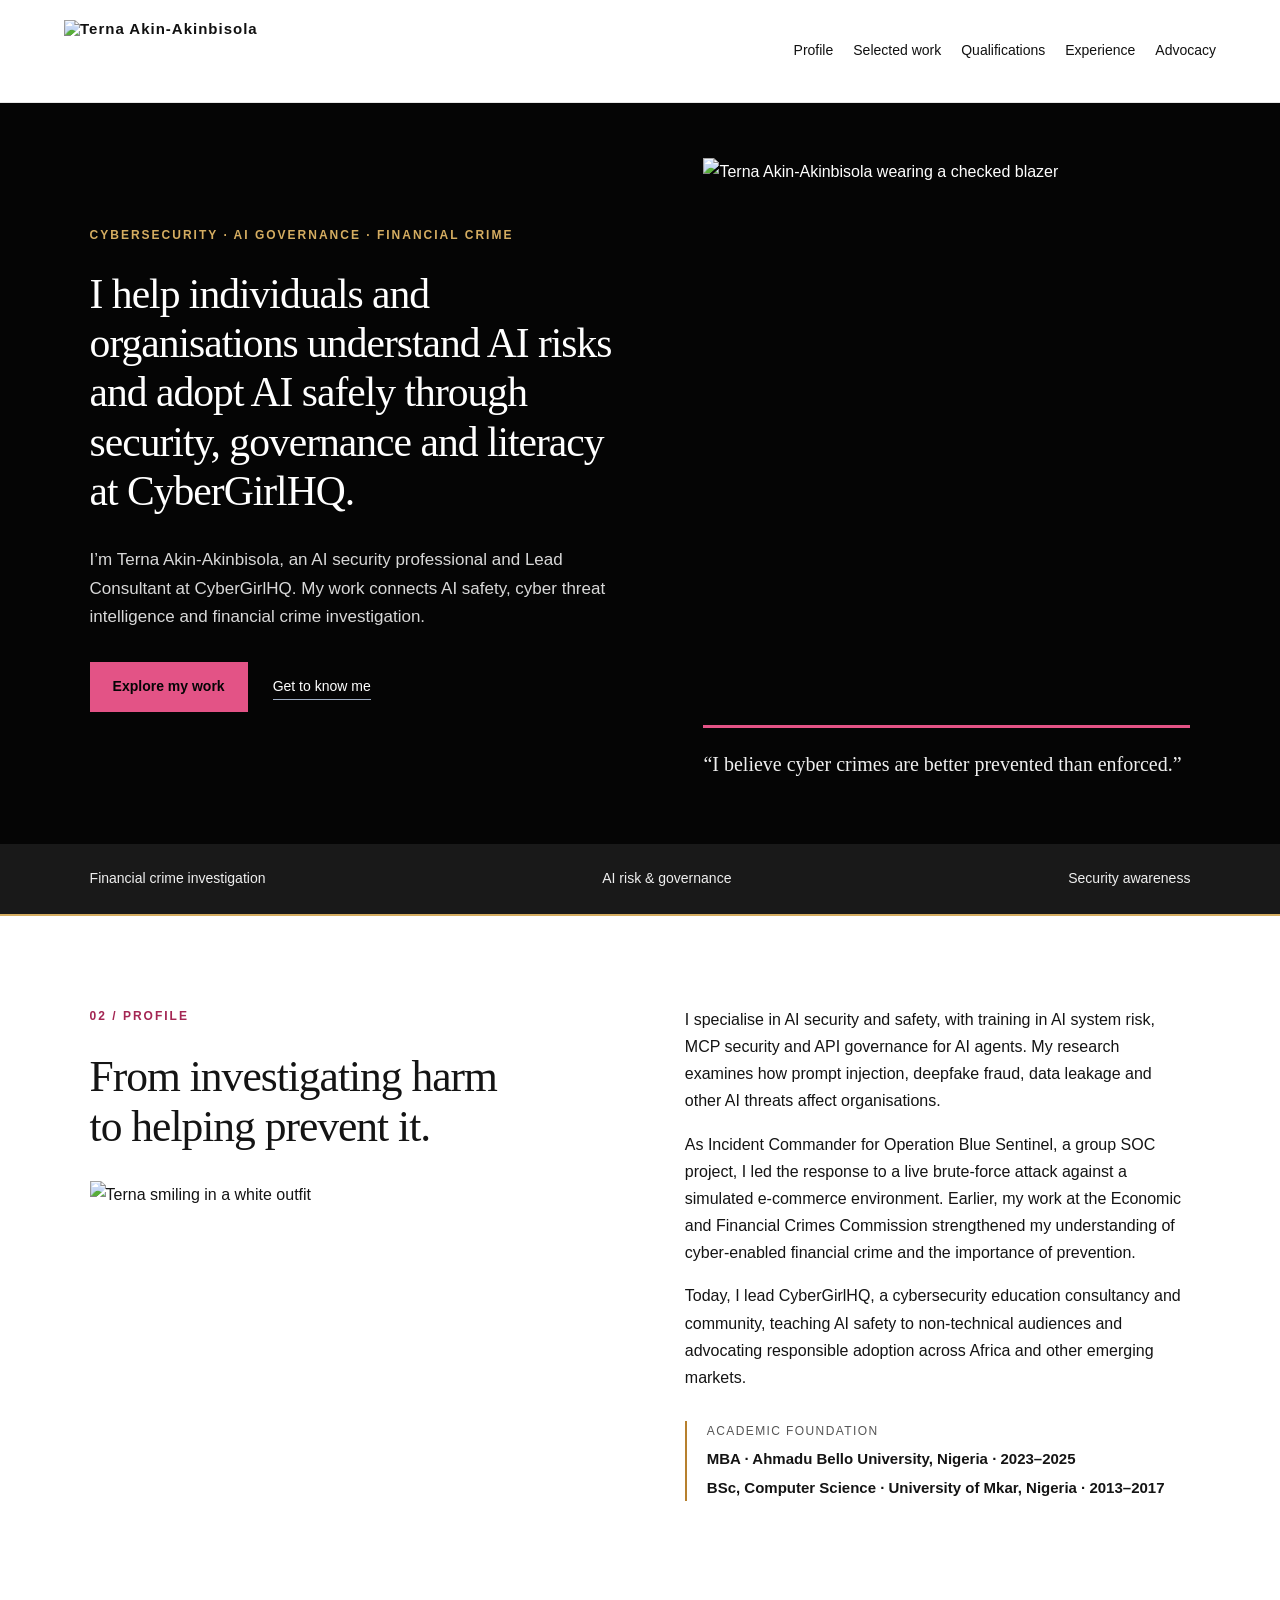
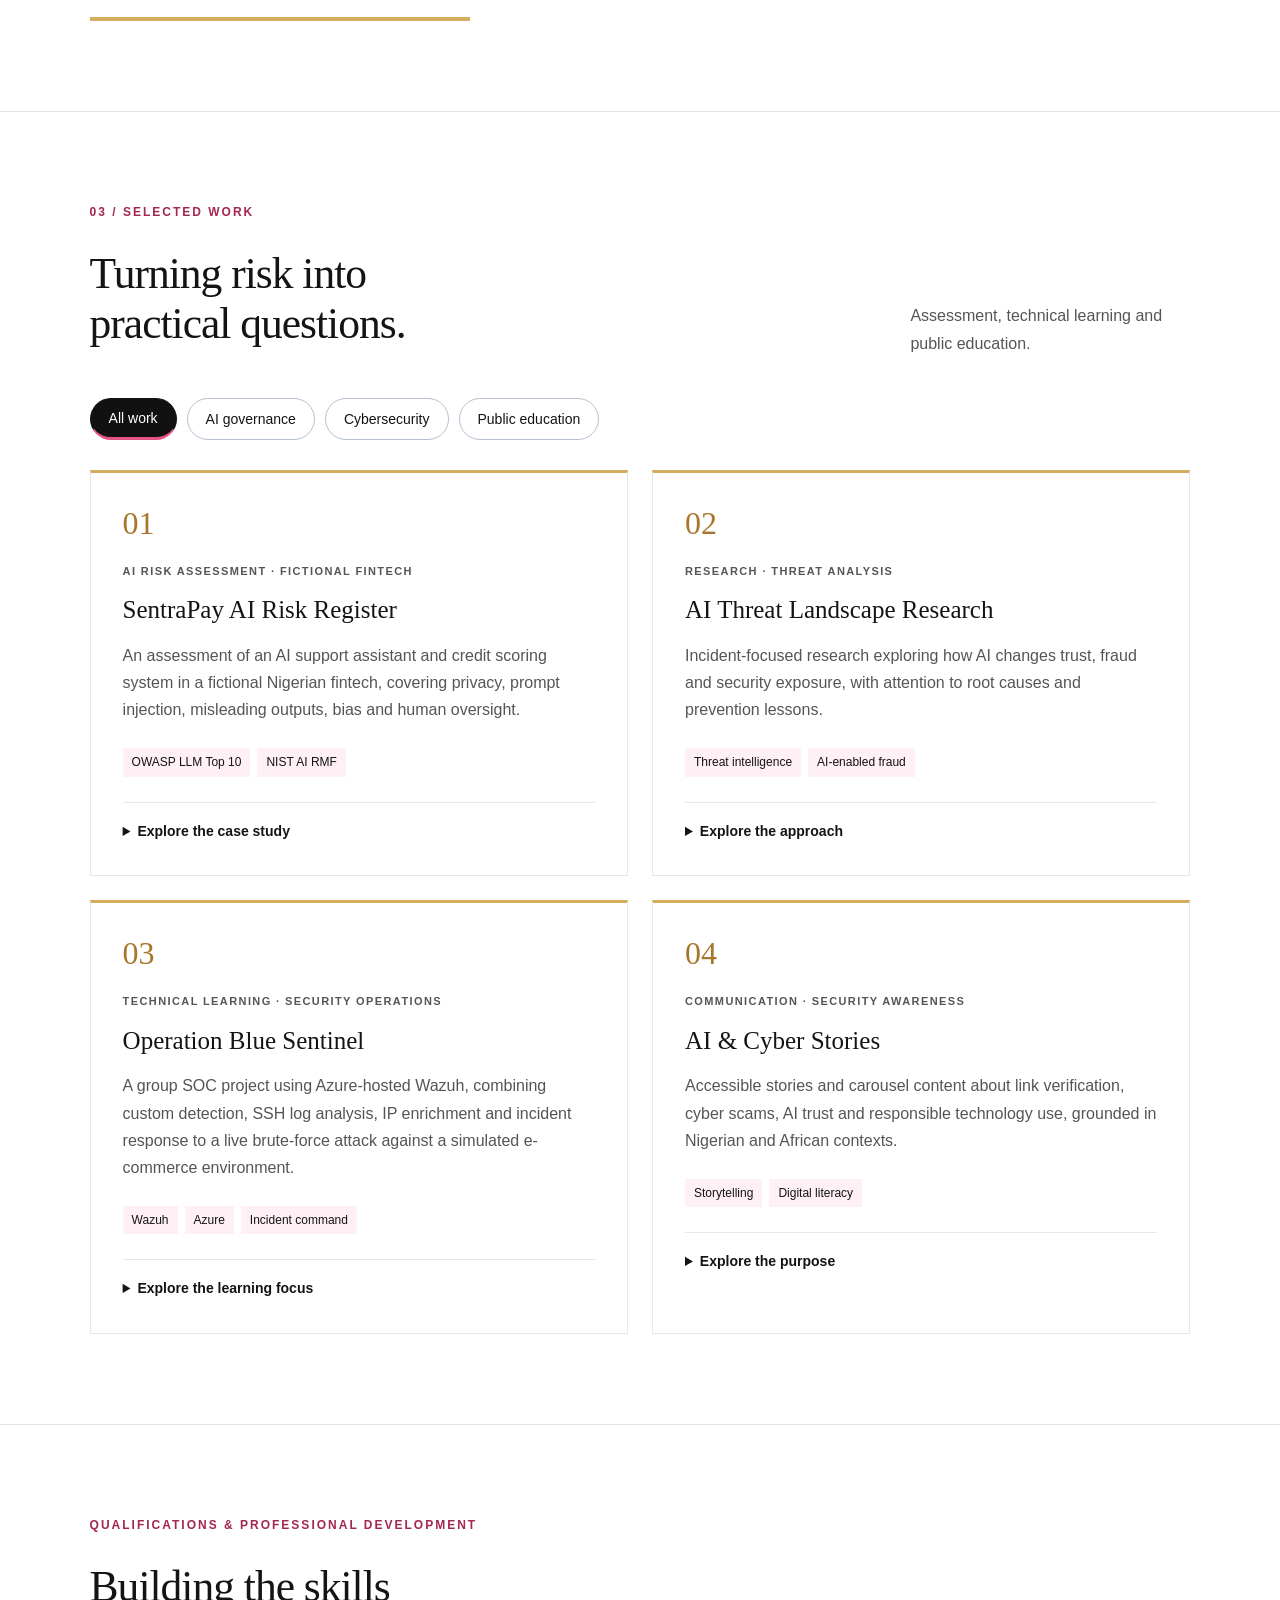
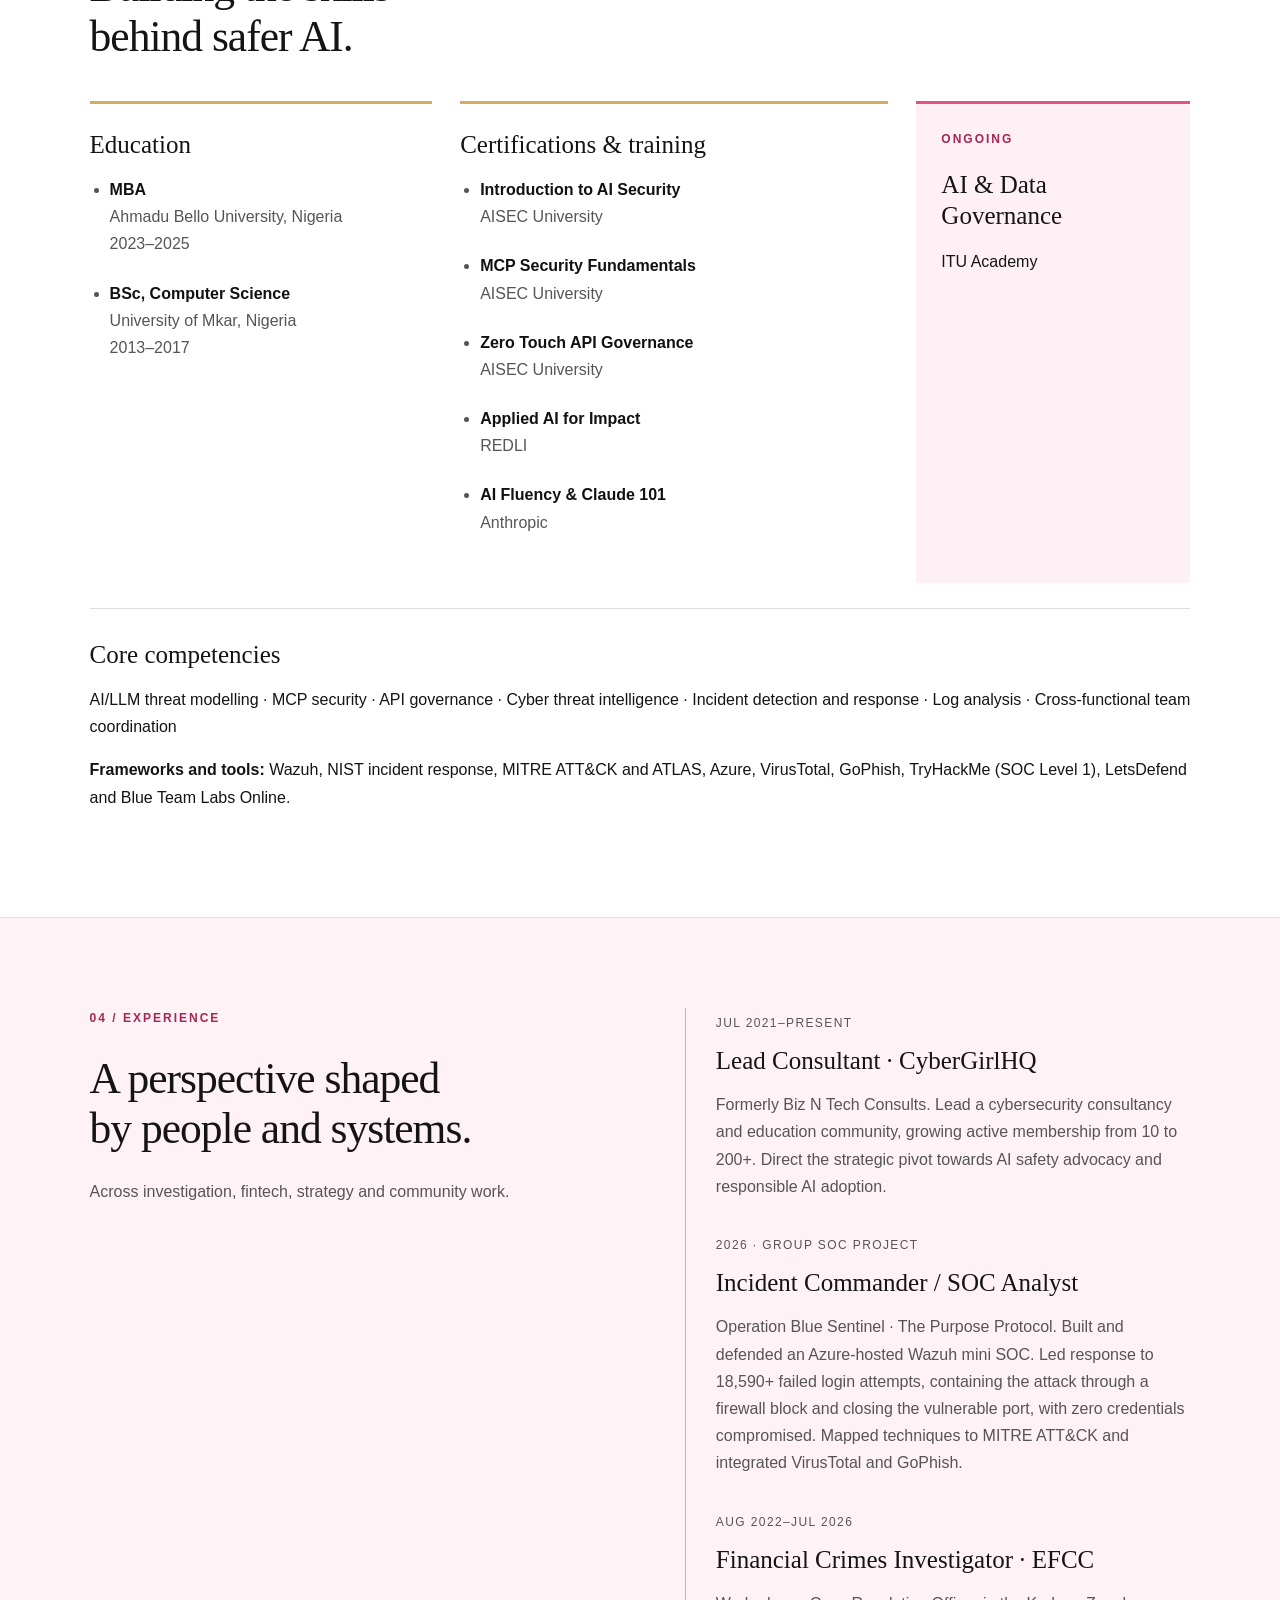
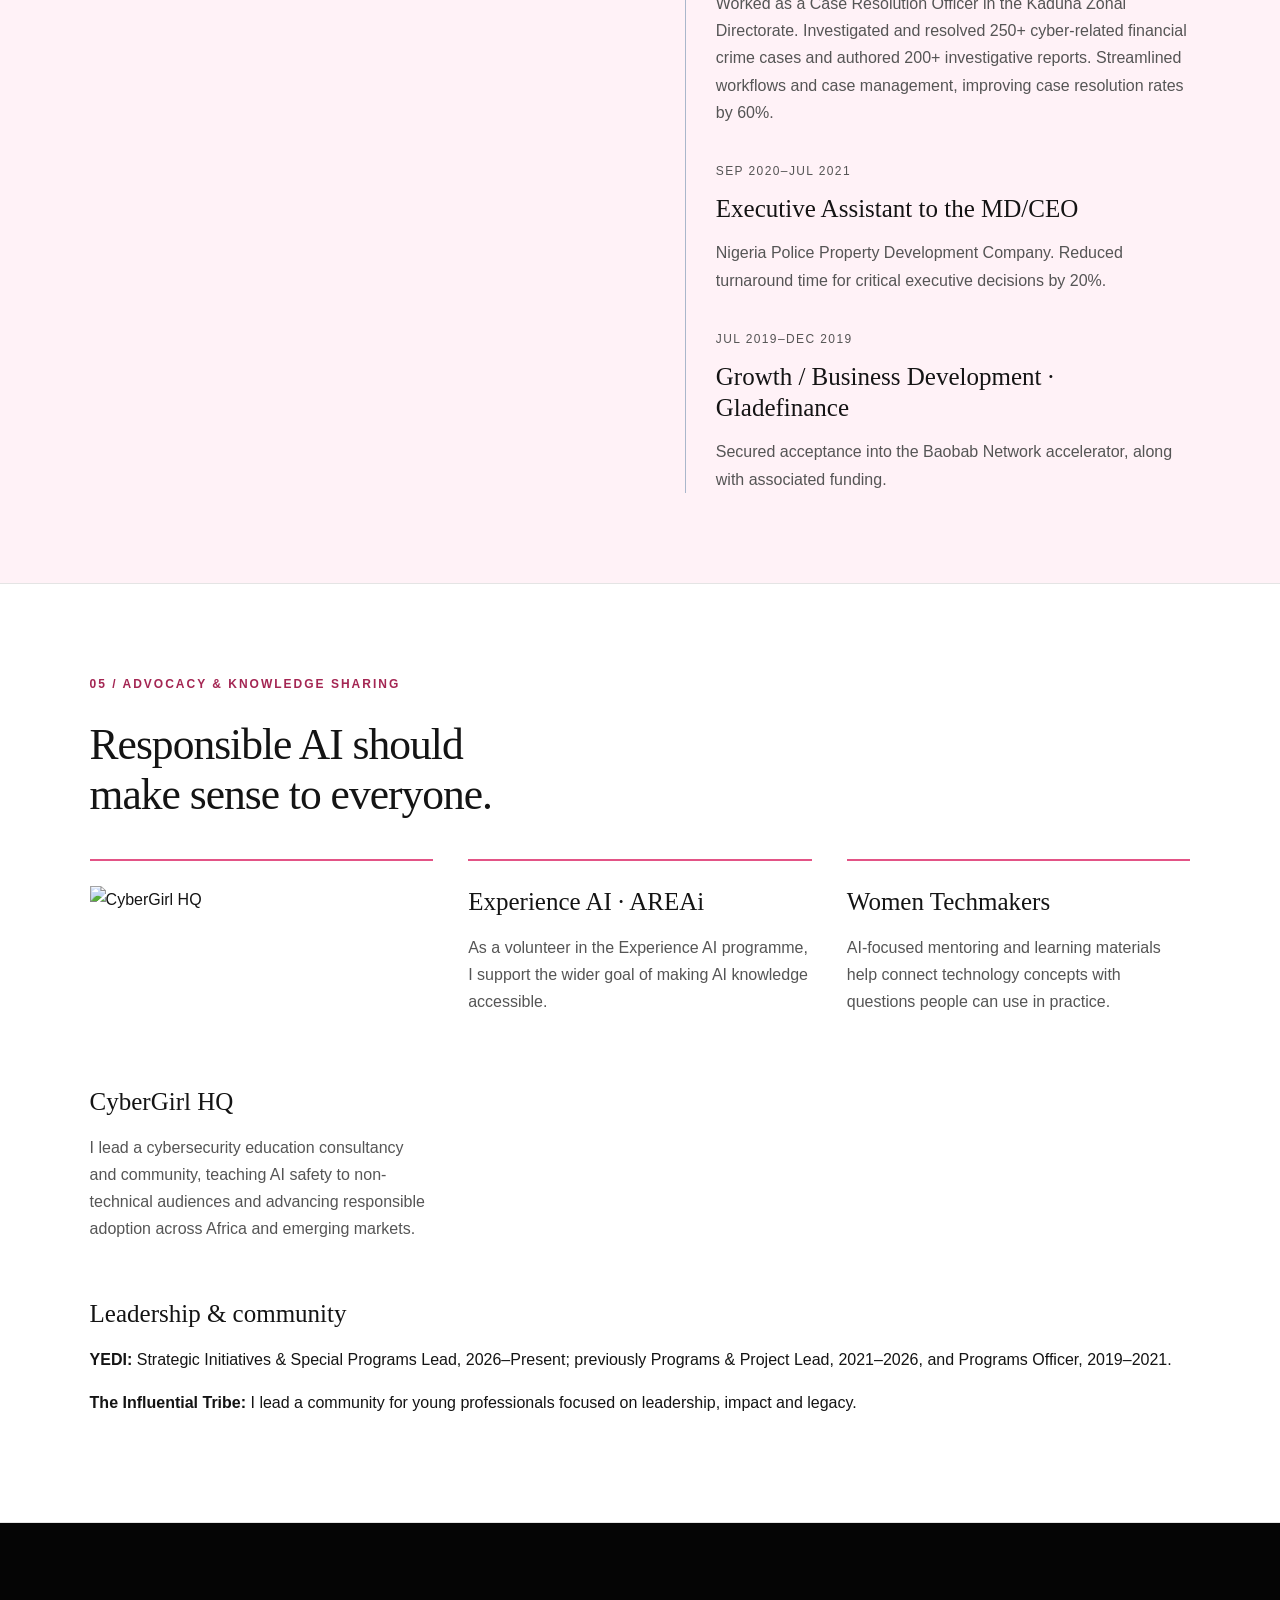
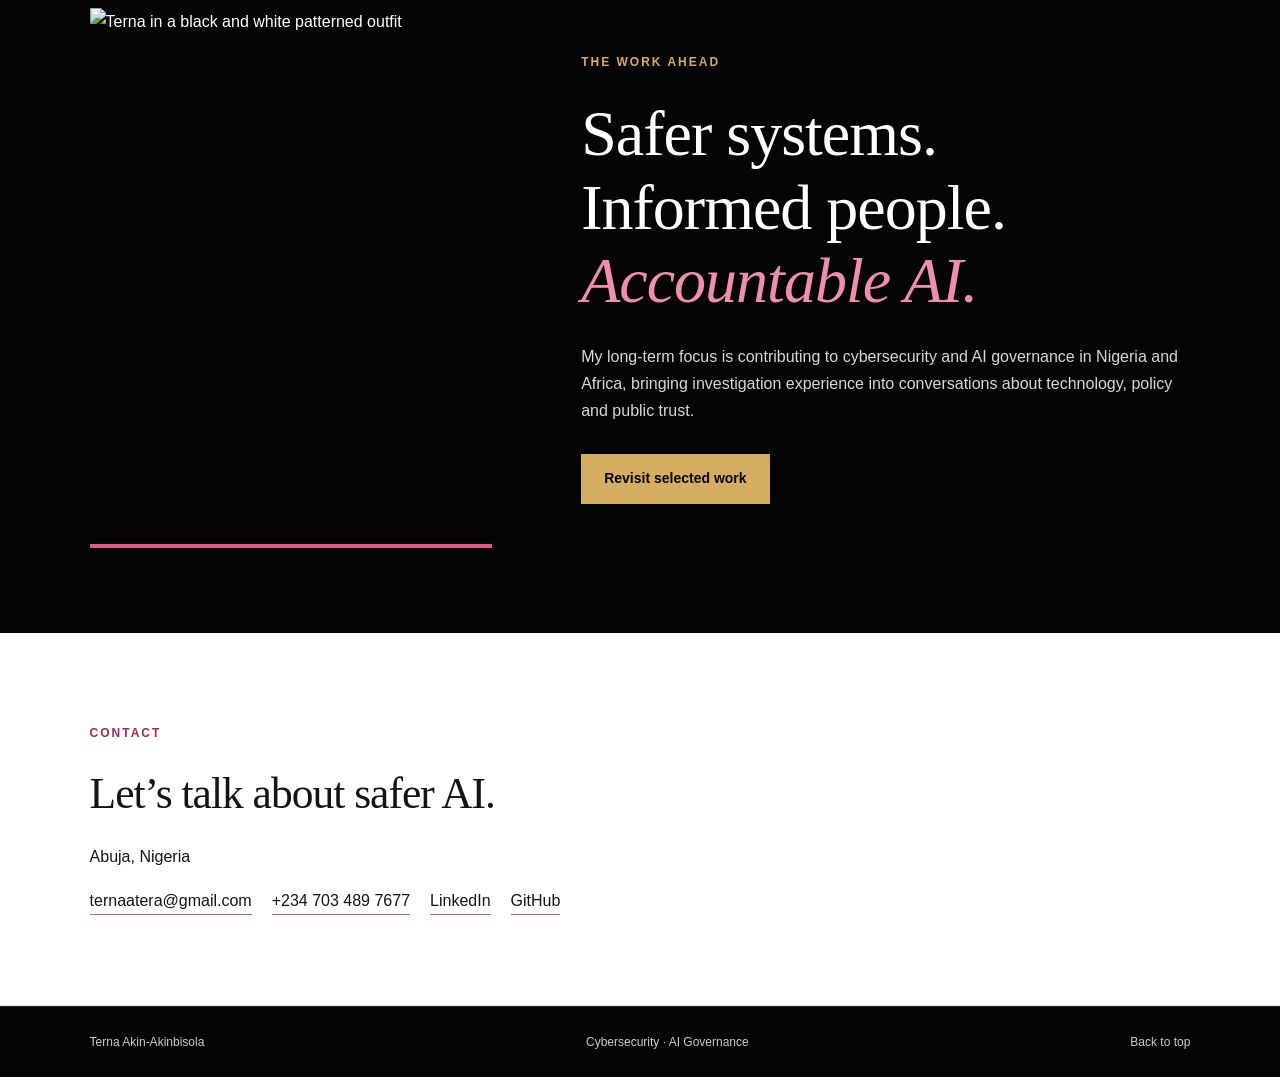
==== index.html @ b07595aa "Add files via upload" ====
<!doctype html>
<html lang="en"><head><meta charset="utf-8"><meta name="viewport" content="width=device-width, initial-scale=1"><meta name="description" content="Terna Akin-Akinbisola — cybersecurity, financial crime investigation and responsible AI advocacy in Nigeria."><title>Terna Akin-Akinbisola | Cybersecurity & AI Governance</title><link rel="icon" href="favicon.svg" type="image/svg+xml"><link rel="stylesheet" href="style.css"><script src="script.js" defer></script></head>
<body><a class="skip" href="#main">Skip to content</a><header><a class="brand" href="#home"><img class="brand-logo" src="assets/terna-logo.png" alt="Terna Akin-Akinbisola"></a><button id="menu" aria-expanded="false" aria-controls="navigation">Menu</button><nav id="navigation" aria-label="Main navigation"><a href="#profile">Profile</a><a href="#work">Selected work</a><a href="#qualifications">Qualifications</a><a href="#experience">Experience</a><a href="#advocacy">Advocacy</a></nav></header>
<main id="main"><section class="hero" id="home"><div><p class="eyebrow">CYBERSECURITY · AI GOVERNANCE · FINANCIAL CRIME</p><h1>I help individuals and organisations understand AI risks and adopt AI safely through security, governance and literacy at CyberGirlHQ.</h1><p class="intro">I’m Terna Akin-Akinbisola, an AI security professional and Lead Consultant at CyberGirlHQ. My work connects AI safety, cyber threat intelligence and financial crime investigation.</p><a class="button" href="#work">Explore my work</a><a class="text-link" href="#profile">Get to know me</a></div><aside class="hero-note"><img class="hero-portrait" src="assets/terna-hero.png" alt="Terna Akin-Akinbisola wearing a checked blazer" width="1162" height="1353"><span class="number">01 / PERSPECTIVE</span><blockquote>“I believe cyber crimes are better prevented than enforced.”</blockquote><div class="rule"></div><p>Investigation informs my perspective.<br>Prevention shapes my purpose.</p><span class="location">NIGERIA · AFRICAN PERSPECTIVE</span></aside></section>
<div class="strip"><span>Financial crime investigation</span><span>AI risk & governance</span><span>Security awareness</span></div>
<section id="profile" class="section profile"><div><p class="eyebrow">02 / PROFILE</p><h2>From investigating harm<br>to helping prevent it.</h2><img class="profile-portrait" src="assets/terna-profile.png" alt="Terna smiling in a white outfit" width="1024" height="1536" loading="lazy"></div><div class="prose"><p>I specialise in AI security and safety, with training in AI system risk, MCP security and API governance for AI agents. My research examines how prompt injection, deepfake fraud, data leakage and other AI threats affect organisations.</p><p>As Incident Commander for Operation Blue Sentinel, a group SOC project, I led the response to a live brute-force attack against a simulated e-commerce environment. Earlier, my work at the Economic and Financial Crimes Commission strengthened my understanding of cyber-enabled financial crime and the importance of prevention.</p><p>Today, I lead CyberGirlHQ, a cybersecurity education consultancy and community, teaching AI safety to non-technical audiences and advocating responsible adoption across Africa and other emerging markets.</p><div class="education"><span>ACADEMIC FOUNDATION</span><strong>MBA · Ahmadu Bello University, Nigeria · 2023–2025</strong><strong>BSc, Computer Science · University of Mkar, Nigeria · 2013–2017</strong></div></div></section>
<section id="work" class="section"><div class="section-heading"><div><p class="eyebrow">03 / SELECTED WORK</p><h2>Turning risk into<br>practical questions.</h2></div><p>Assessment, technical learning and public education.</p></div><div class="filters" role="group" aria-label="Filter projects"><button class="active" data-filter="all" aria-pressed="true">All work</button><button data-filter="governance" aria-pressed="false">AI governance</button><button data-filter="security" aria-pressed="false">Cybersecurity</button><button data-filter="education" aria-pressed="false">Public education</button></div><div class="projects">
<article class="project" data-category="governance"><span class="project-index">01</span><p class="eyebrow">AI RISK ASSESSMENT · FICTIONAL FINTECH</p><h3>SentraPay AI Risk Register</h3><p>An assessment of an AI support assistant and credit scoring system in a fictional Nigerian fintech, covering privacy, prompt injection, misleading outputs, bias and human oversight.</p><div class="tags"><span>OWASP LLM Top 10</span><span>NIST AI RMF</span></div><details><summary>Explore the case study</summary><p><strong>The question:</strong> How can AI improve customer support and lending without creating avoidable customer harm?</p><p><strong>My contribution:</strong> A nine-risk register with likelihood and impact ratings, framework mappings and recommended controls.</p><p><strong>Key lesson:</strong> Access controls, output validation and independent authorisation must work together. This is a learning case study, rather than a client deployment.</p></details></article>
<article class="project" data-category="security"><span class="project-index">02</span><p class="eyebrow">RESEARCH · THREAT ANALYSIS</p><h3>AI Threat Landscape Research</h3><p>Incident-focused research exploring how AI changes trust, fraud and security exposure, with attention to root causes and prevention lessons.</p><div class="tags"><span>Threat intelligence</span><span>AI-enabled fraud</span></div><details><summary>Explore the approach</summary><p><strong>My focus:</strong> Examine the mechanism, impact and control gaps behind AI security incidents, then translate them into practical questions for defenders.</p><p><strong>Key lesson:</strong> A convincing output or familiar face should never replace independent verification.</p></details></article>
<article class="project" data-category="security"><span class="project-index">03</span><p class="eyebrow">TECHNICAL LEARNING · SECURITY OPERATIONS</p><h3>Operation Blue Sentinel</h3><p>A group SOC project using Azure-hosted Wazuh, combining custom detection, SSH log analysis, IP enrichment and incident response to a live brute-force attack against a simulated e-commerce environment.</p><div class="tags"><span>Wazuh</span><span>Azure</span><span>Incident command</span></div><details><summary>Explore the learning focus</summary><p><strong>My contribution:</strong> Incident Commander / SOC Analyst. Declared and led response to 18,590+ failed login attempts, contained the attack with a firewall block and closed the vulnerable port. No credentials were compromised.</p><p><strong>Methods:</strong> NIST incident response, syslog/SSH authentication logs, a custom Wazuh rule, VirusTotal enrichment, GoPhish testing and MITRE ATT&amp;CK mappings T1110.001 and T1021.004.</p></details></article>
<article class="project" data-category="education"><span class="project-index">04</span><p class="eyebrow">COMMUNICATION · SECURITY AWARENESS</p><h3>AI & Cyber Stories</h3><p>Accessible stories and carousel content about link verification, cyber scams, AI trust and responsible technology use, grounded in Nigerian and African contexts.</p><div class="tags"><span>Storytelling</span><span>Digital literacy</span></div><details><summary>Explore the purpose</summary><p><strong>My approach:</strong> Use everyday situations to make security risks understandable and end with a clear prevention takeaway.</p><p><strong>Core message:</strong> Pause, verify through an independent channel, and protect the information that gives someone access to your money or identity.</p></details></article></div><p id="project-status" class="sr-only" aria-live="polite">Showing all 4 projects.</p></section>
<section id="qualifications" class="section"><p class="eyebrow">QUALIFICATIONS &amp; PROFESSIONAL DEVELOPMENT</p><h2>Building the skills<br>behind safer AI.</h2><div class="qualification-grid"><article><h3>Education</h3><ul><li><strong>MBA</strong><br>Ahmadu Bello University, Nigeria<br><span>2023–2025</span></li><li><strong>BSc, Computer Science</strong><br>University of Mkar, Nigeria<br><span>2013–2017</span></li></ul></article><article><h3>Certifications &amp; training</h3><ul><li><strong>Introduction to AI Security</strong><br>AISEC University</li><li><strong>MCP Security Fundamentals</strong><br>AISEC University</li><li><strong>Zero Touch API Governance</strong><br>AISEC University</li><li><strong>Applied AI for Impact</strong><br>REDLI</li><li><strong>AI Fluency &amp; Claude 101</strong><br>Anthropic</li></ul></article><article class="ongoing"><span class="study-status">ONGOING</span><h3>AI &amp; Data Governance</h3><p>ITU Academy</p></article></div><div class="competencies"><h3>Core competencies</h3><p>AI/LLM threat modelling · MCP security · API governance · Cyber threat intelligence · Incident detection and response · Log analysis · Cross-functional team coordination</p><p><strong>Frameworks and tools:</strong> Wazuh, NIST incident response, MITRE ATT&amp;CK and ATLAS, Azure, VirusTotal, GoPhish, TryHackMe (SOC Level 1), LetsDefend and Blue Team Labs Online.</p></div></section><section id="experience" class="section experience"><div><p class="eyebrow">04 / EXPERIENCE</p><h2>A perspective shaped<br>by people and systems.</h2><p class="muted">Across investigation, fintech, strategy and community work.</p></div><div class="timeline"><article><span>JUL 2021–PRESENT</span><h3>Lead Consultant · CyberGirlHQ</h3><p>Formerly Biz N Tech Consults. Lead a cybersecurity consultancy and education community, growing active membership from 10 to 200+. Direct the strategic pivot towards AI safety advocacy and responsible AI adoption.</p></article><article><span>2026 · GROUP SOC PROJECT</span><h3>Incident Commander / SOC Analyst</h3><p>Operation Blue Sentinel · The Purpose Protocol. Built and defended an Azure-hosted Wazuh mini SOC. Led response to 18,590+ failed login attempts, containing the attack through a firewall block and closing the vulnerable port, with zero credentials compromised. Mapped techniques to MITRE ATT&amp;CK and integrated VirusTotal and GoPhish.</p></article><article><span>AUG 2022–JUL 2026</span><h3>Financial Crimes Investigator · EFCC</h3><p>Worked as a Case Resolution Officer in the Kaduna Zonal Directorate. Investigated and resolved 250+ cyber-related financial crime cases and authored 200+ investigative reports. Streamlined workflows and case management, improving case resolution rates by 60%.</p></article><article><span>SEP 2020–JUL 2021</span><h3>Executive Assistant to the MD/CEO</h3><p>Nigeria Police Property Development Company. Reduced turnaround time for critical executive decisions by 20%.</p></article><article><span>JUL 2019–DEC 2019</span><h3>Growth / Business Development · Gladefinance</h3><p>Secured acceptance into the Baobab Network accelerator, along with associated funding.</p></article></div></section>
<section id="advocacy" class="section"><p class="eyebrow">05 / ADVOCACY & KNOWLEDGE SHARING</p><h2>Responsible AI should<br>make sense to everyone.</h2><div class="advocacy-grid"><article><img class="cybergirl-logo" src="assets/cybergirl-logo.png" alt="CyberGirl HQ" width="1254" height="1254" loading="lazy"><h3>CyberGirl HQ</h3><p>I lead a cybersecurity education consultancy and community, teaching AI safety to non-technical audiences and advancing responsible adoption across Africa and emerging markets.</p></article><article><h3>Experience AI · AREAi</h3><p>As a volunteer in the Experience AI programme, I support the wider goal of making AI knowledge accessible.</p></article><article><h3>Women Techmakers</h3><p>AI-focused mentoring and learning materials help connect technology concepts with questions people can use in practice.</p></article></div><div class="community"><h3>Leadership &amp; community</h3><p><strong>YEDI:</strong> Strategic Initiatives &amp; Special Programs Lead, 2026–Present; previously Programs &amp; Project Lead, 2021–2026, and Programs Officer, 2019–2021.</p><p><strong>The Influential Tribe:</strong> I lead a community for young professionals focused on leadership, impact and legacy.</p></div></section>
<section class="closing"><img class="closing-portrait" src="assets/terna-personal.png" alt="Terna in a black and white patterned outfit" width="1086" height="1448" loading="lazy"><div class="closing-copy"><p class="eyebrow">THE WORK AHEAD</p><h2>Safer systems.<br>Informed people.<br><em>Accountable AI.</em></h2><p>My long-term focus is contributing to cybersecurity and AI governance in Nigeria and Africa, bringing investigation experience into conversations about technology, policy and public trust.</p><a class="button" href="#work">Revisit selected work</a></div></section><section id="contact" class="section"><p class="eyebrow">CONTACT</p><h2>Let’s talk about safer AI.</h2><p>Abuja, Nigeria</p><div class="contact-links"><a href="mailto:ternaatera@gmail.com">ternaatera@gmail.com</a><a href="tel:+2347034897677">+234 703 489 7677</a><a href="https://www.linkedin.com/in/terna-atera">LinkedIn</a><a href="https://github.com/tayna-atera">GitHub</a></div></section></main><footer><span>Terna Akin-Akinbisola</span><span>Cybersecurity · AI Governance</span><a href="#home">Back to top</a></footer></body></html>
---- style.css ----
:root{--navy:#141414;--deep:#050505;--paper:#ffffff;--gold:#d5ad61;--muted:#bdbdbd}*{box-sizing:border-box}html{scroll-behavior:smooth;scroll-padding-top:95px}body{margin:0;font:16px/1.7 Arial,Helvetica,sans-serif;color:var(--navy);background:var(--paper)}a{color:inherit;text-decoration:none}button,summary,a{touch-action:manipulation}a:focus-visible,button:focus-visible,summary:focus-visible{outline:3px solid #bc7918;outline-offset:5px}.skip{position:absolute;top:-80px;background:white;padding:12px;z-index:10}.skip:focus{top:0}header{background:var(--deep);color:white;display:flex;justify-content:space-between;align-items:center;padding:20px max(5vw,20px);position:sticky;top:0;z-index:5;border-bottom:1px solid #ffffff18}.brand{display:flex;align-items:center;gap:12px;font-size:15px;font-weight:bold;line-height:1.2;letter-spacing:1px}.brand small{font-size:11px;letter-spacing:1.4px}.monogram{border:1px solid var(--gold);color:var(--gold);padding:8px;font:25px Georgia,serif}nav{display:flex;gap:30px;font-size:14px}nav a:hover{color:var(--gold)}#menu{display:none}.hero{background:var(--deep);color:white;display:grid;grid-template-columns:1.35fr .7fr;gap:10vw;padding:90px 7vw 85px}.eyebrow{font-size:12px;letter-spacing:2px;font-weight:bold;margin:0 0 25px}.hero .eyebrow,.closing .eyebrow{color:var(--gold)}h1{font:clamp(54px,6.3vw,92px)/1.03 Georgia,serif;letter-spacing:-3px;margin:0 0 30px}em{font-weight:normal;color:var(--gold)}.intro{max-width:580px;color:#d8d8d8;font-size:18px;margin-bottom:30px}.button{display:inline-block;background:var(--gold);color:var(--deep);padding:13px 23px;font-size:14px;font-weight:bold}.button:hover{background:#f4cc8a}.text-link{font-size:14px;margin-left:25px;border-bottom:1px solid #9faec4;padding-bottom:5px}.hero-note{align-self:center;padding:35px 0;border-top:1px solid #ffffff42}.number{font-size:12px;color:var(--muted);letter-spacing:2px}blockquote{margin:40px 0;font:32px/1.45 Georgia,serif}.rule{width:50px;height:2px;background:var(--gold)}.hero-note p{font-size:15px;color:var(--muted)}.location{font-size:12px;letter-spacing:1.5px;color:var(--gold)}.strip{display:flex;justify-content:space-between;padding:23px 7vw;background:#191919;color:#efefef;font-size:14px}.section{padding:90px 7vw;border-bottom:1px solid #e4e4e4}h2{font:clamp(32px,3.4vw,48px)/1.15 Georgia,serif;letter-spacing:-1px;margin:0 0 25px}.profile,.experience{display:grid;grid-template-columns:1fr 1fr;gap:7vw}.prose p{margin-top:0}.education{display:grid;gap:4px;border-left:2px solid #b7802e;padding-left:20px;margin-top:30px}.education span,.timeline article>span{font-size:12px;letter-spacing:1.4px;color:#555555}.education strong{font-size:15px}.section-heading{display:flex;justify-content:space-between;gap:30px;align-items:end}.section-heading>p{max-width:280px;color:#555555}.filters{display:flex;gap:10px;flex-wrap:wrap;margin:25px 0 30px}.filters button{font:14px Arial;border:1px solid #b7c1d0;background:transparent;color:var(--navy);padding:11px 18px;cursor:pointer;border-radius:30px}.filters button.active{background:var(--navy);color:white;border-color:var(--navy)}.projects{display:grid;grid-template-columns:1fr 1fr;gap:24px}.project{background:white;padding:32px;border:1px solid #e7e7e7;position:relative}.project[hidden]{display:none}.project-index{font:32px Georgia;color:#a8762b;display:block;margin-bottom:20px}.project .eyebrow{font-size:11px;letter-spacing:1.4px;margin-bottom:14px}h3{font:25px/1.25 Georgia,serif;margin:0 0 15px}.project p{color:#555555}.tags{display:flex;gap:7px;flex-wrap:wrap;margin:25px 0}.tags span{font-size:12px;padding:4px 9px;background:#fff0f5}details{border-top:1px solid #e7e7e7;padding-top:17px}summary{cursor:pointer;font-size:14px;font-weight:bold}details p{font-size:15px}.experience{background:#fff2f7}.muted{color:#555555}.timeline article{border-left:1px solid #aab7cb;padding:0 0 30px 30px}.timeline article:last-child{padding-bottom:0}.timeline h3{margin-top:10px}.timeline p{color:#555555;margin:0}.advocacy-grid{display:grid;grid-template-columns:repeat(3,1fr);gap:35px;margin-top:40px}.advocacy-grid article{border-top:2px solid #b7802e;padding-top:25px}.advocacy-grid p{color:#555555}.closing{background:var(--deep);color:white;padding:85px 7vw}.closing h2{font-size:clamp(42px,5vw,65px)}.closing p:not(.eyebrow){color:#d8d8d8;max-width:600px;margin:25px 0 30px}footer{background:var(--deep);color:#bdbdbd;border-top:1px solid #ffffff25;padding:25px 7vw;display:flex;justify-content:space-between;font-size:12px}.sr-only{position:absolute;width:1px;height:1px;overflow:hidden;clip:rect(0,0,0,0)}@media(max-width:800px){header{padding:15px 6vw}.hero{grid-template-columns:1fr;padding:60px 6vw;gap:50px}h1{letter-spacing:-2px}.hero-note{max-width:550px}.hero-note blockquote{margin:25px 0}.strip{gap:15px;flex-wrap:wrap}.section{padding:60px 6vw}.profile,.experience{grid-template-columns:1fr;gap:25px}.section-heading{display:block}.projects{grid-template-columns:1fr}.advocacy-grid{grid-template-columns:1fr}.closing{padding:60px 6vw}footer{gap:20px;flex-wrap:wrap}#menu{display:block;color:white;border:1px solid #8190a7;padding:8px 14px;background:transparent;font-size:14px}nav{display:none;position:absolute;top:100%;left:0;right:0;background:var(--deep);padding:20px 6vw;flex-direction:column;gap:17px}nav.open{display:flex}}@media(prefers-reduced-motion:reduce){html{scroll-behavior:auto}}

/* Black, white, gold and pink portrait edition */
:root{--pink:#e35386;--pink-dark:#a42653}header{background:white;color:#111;border-bottom:1px solid #e7e7e7}.brand-logo{display:block;width:220px;height:62px;object-fit:contain}nav a:hover{color:var(--pink-dark)}.hero{grid-template-columns:1.15fr .85fr;gap:5vw;padding-top:55px;padding-bottom:65px;align-items:center}.hero-note{border:0;padding:0;margin:0}.hero-portrait{display:block;width:100%;max-height:570px;object-fit:cover;object-position:center top;border-bottom:3px solid var(--pink)}.hero-note .number,.hero-note .rule,.hero-note>p,.hero-note .location{display:none}.hero-note blockquote{font-size:20px;margin:22px 0 0;color:#efefef}.hero h1 em{color:#f08eaf}.hero .intro{font-size:17px}.hero .button{background:var(--pink);color:#050505}.hero .button:hover{background:#f08eaf}.strip{border-bottom:2px solid var(--gold)}.profile-portrait{display:block;width:100%;max-width:380px;height:440px;object-fit:cover;object-position:top;margin-top:30px;border-bottom:4px solid var(--gold)}.section>.eyebrow,.section-heading .eyebrow,.profile .eyebrow,.experience .eyebrow{color:var(--pink-dark)}.filters button.active{background:#111;border-bottom:3px solid var(--pink)}.project{border-top:3px solid var(--gold)}.project summary:hover{color:var(--pink-dark)}.cybergirl-logo{display:block;width:180px;height:180px;object-fit:contain;margin-bottom:20px}.advocacy-grid article{border-top-color:var(--pink)}.closing{display:grid;grid-template-columns:.7fr 1.2fr;gap:7vw;align-items:center}.closing-portrait{display:block;width:100%;max-height:540px;object-fit:cover;object-position:top;border-bottom:4px solid var(--pink)}.closing em{color:#f08eaf}.closing-copy{min-width:0}footer{color:#ccc}.button:focus-visible,a:focus-visible,button:focus-visible,summary:focus-visible{outline-color:var(--pink-dark)}
@media(max-width:800px){.hero{grid-template-columns:1fr;gap:35px}.hero-note{max-width:460px}.hero-portrait{max-height:570px}.brand-logo{width:180px;height:50px}#menu{color:#111;border-color:#555}nav{background:white}.profile-portrait{height:420px;max-width:100%}.closing{grid-template-columns:1fr}.closing-portrait{max-width:420px;height:420px}.cybergirl-logo{width:160px;height:160px}}

.hero h1{font-size:clamp(32px,3.25vw,49px);line-height:1.18;letter-spacing:-1px;max-width:700px}.qualification-grid{display:grid;grid-template-columns:1fr 1.25fr .8fr;gap:28px;margin-top:40px}.qualification-grid article{border-top:3px solid var(--gold);padding:25px 0}.qualification-grid ul{padding-left:20px}.qualification-grid li{margin-bottom:22px;color:#555}.qualification-grid li strong{color:#111}.qualification-grid .ongoing{background:#fff0f5;padding:25px;border-color:var(--pink)}.study-status{display:block;color:var(--pink-dark);font-size:12px;font-weight:bold;letter-spacing:2px;margin-bottom:20px}.competencies{border-top:1px solid #ddd;padding-top:30px;margin-top:25px}.contact-links{display:flex;flex-wrap:wrap;gap:20px}.contact-links a{border-bottom:1px solid var(--pink);overflow-wrap:anywhere}.community{margin-top:40px}.section.community{margin-top:0}nav{gap:20px}@media(max-width:800px){.qualification-grid{grid-template-columns:1fr}.hero h1{font-size:35px}.contact-links{flex-direction:column;align-items:start}}
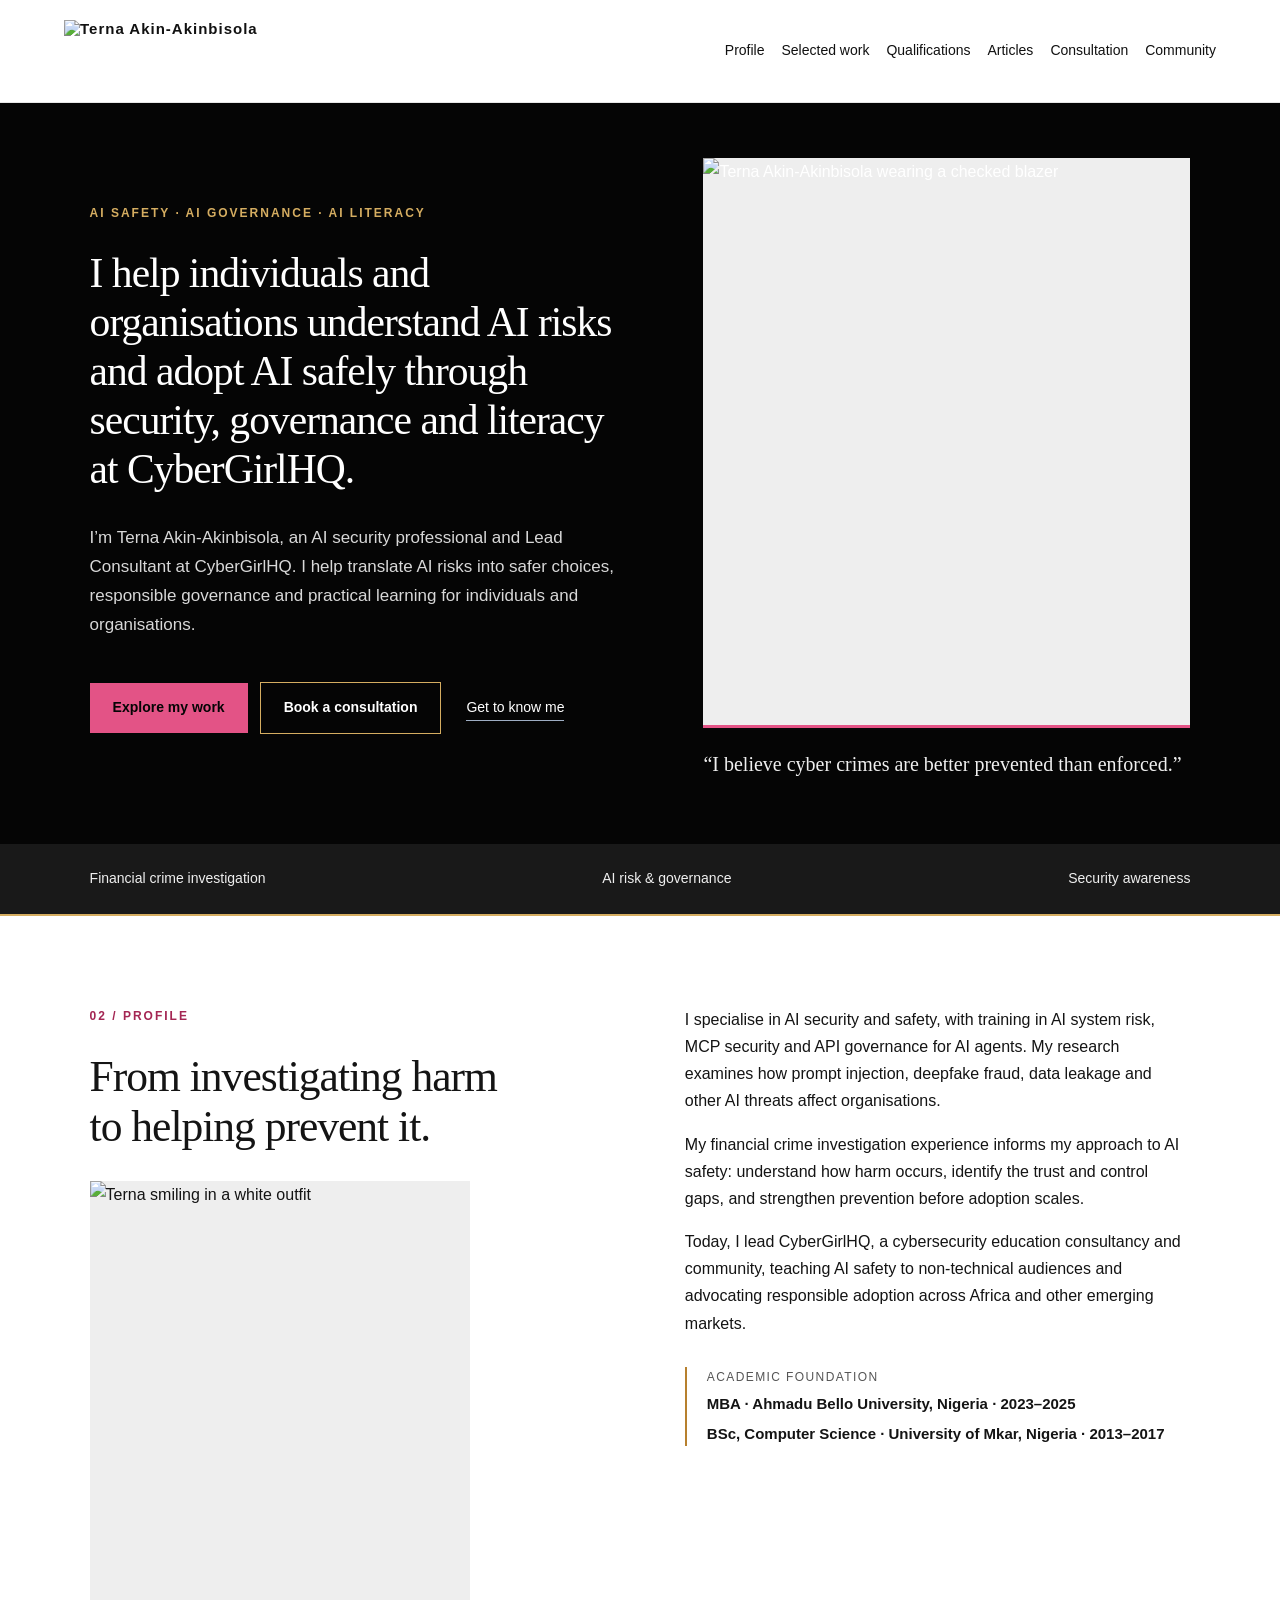
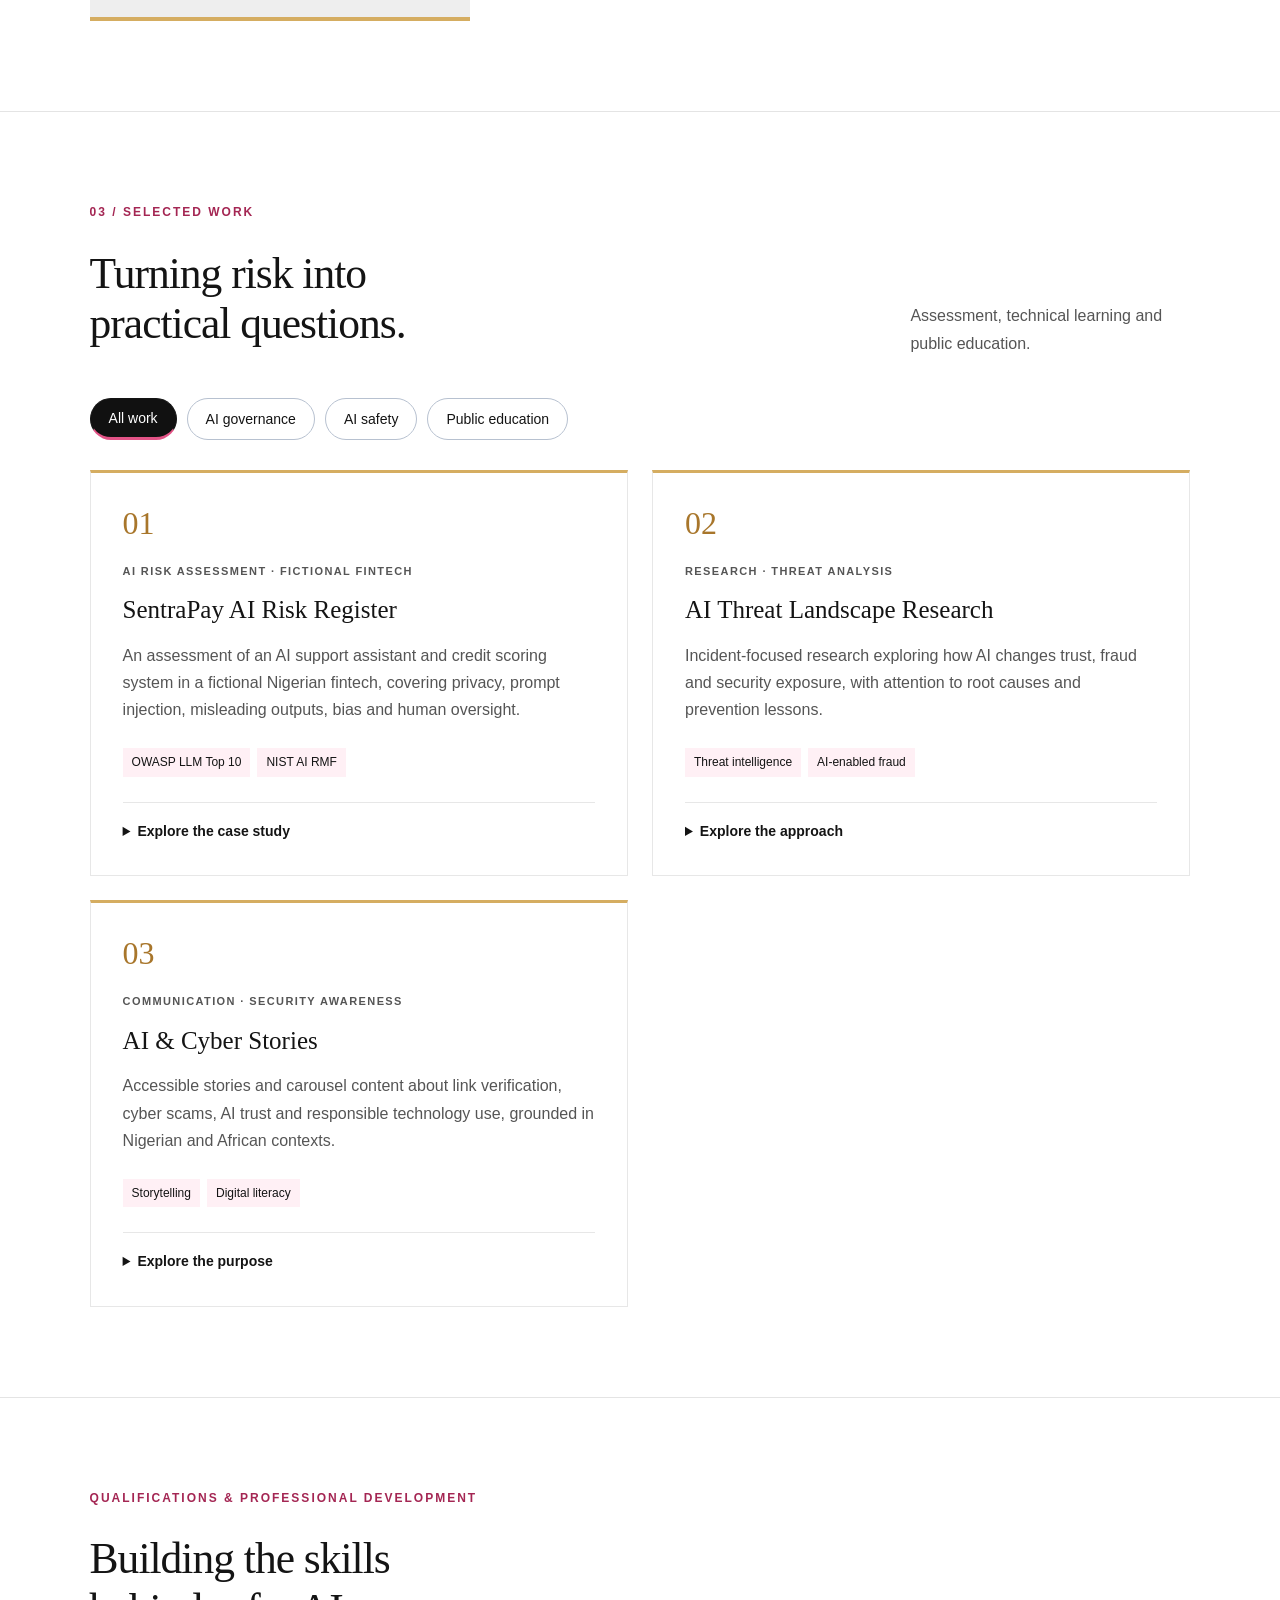
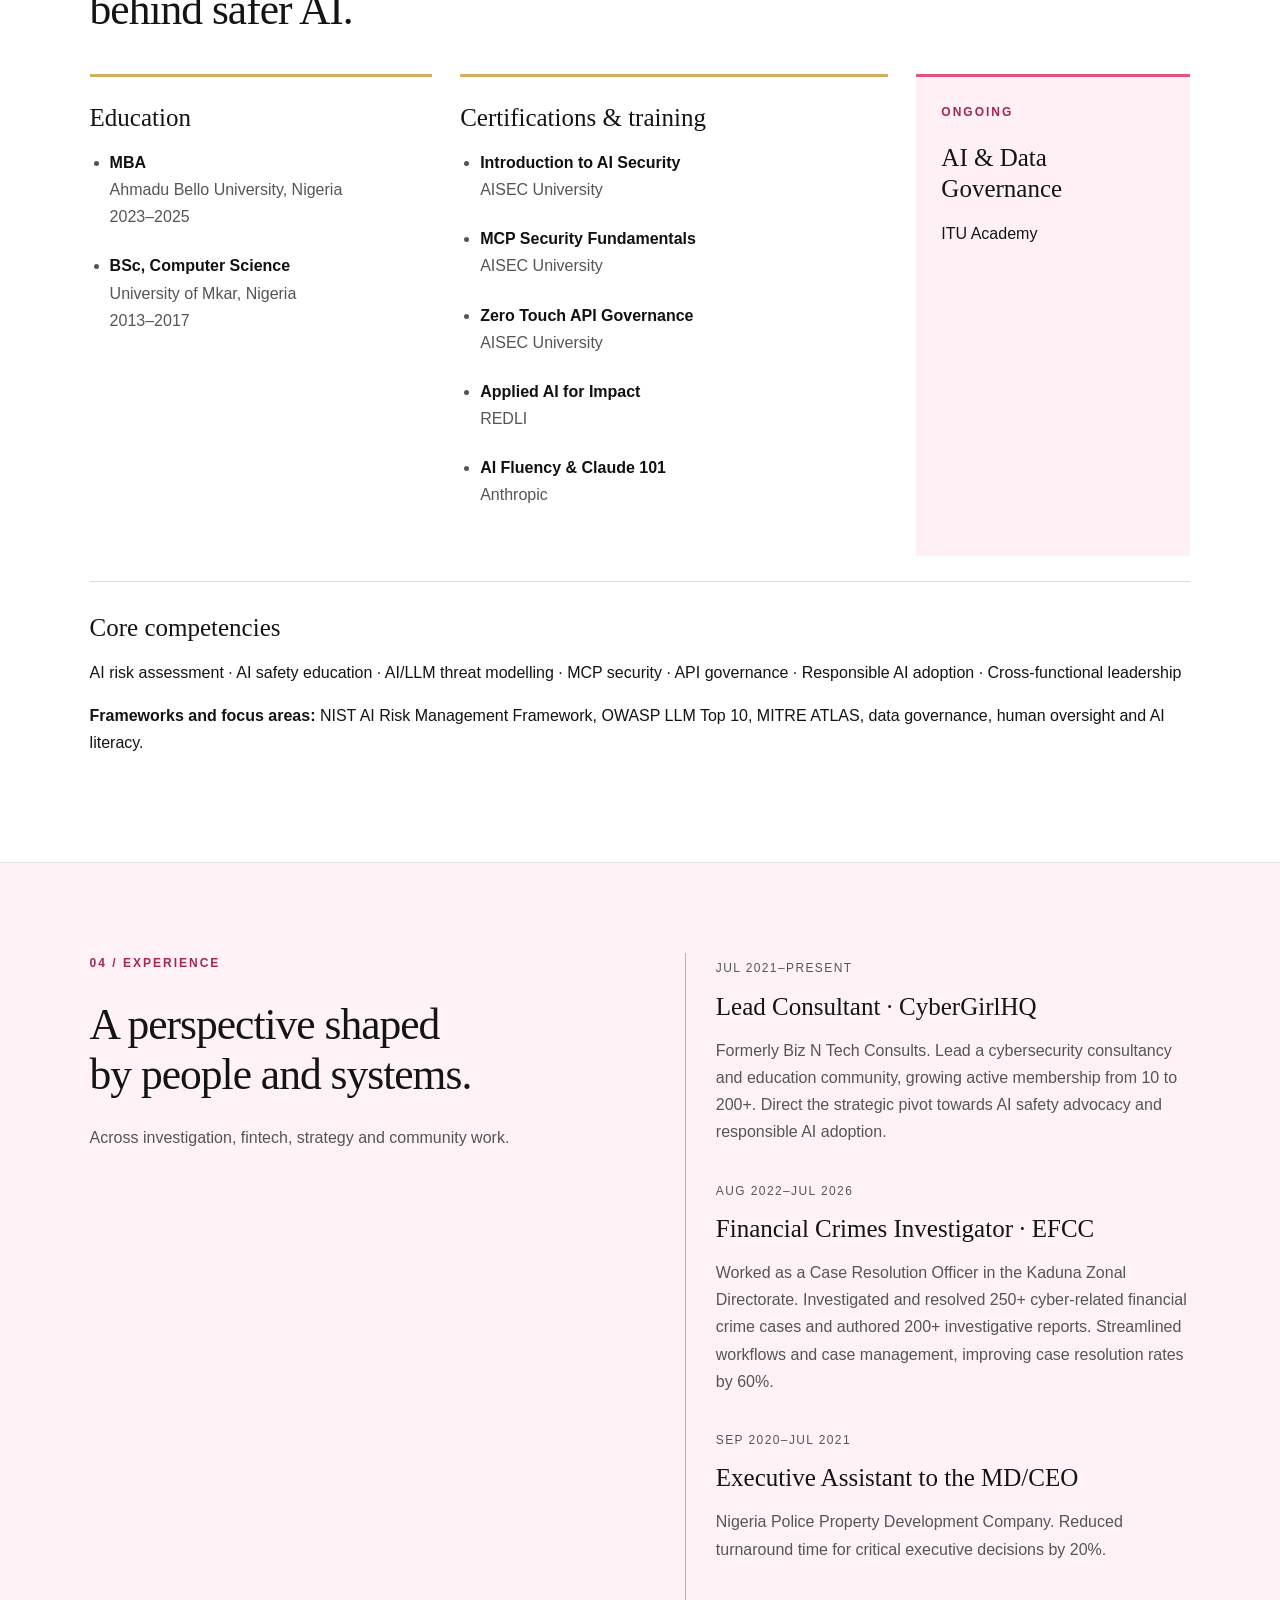
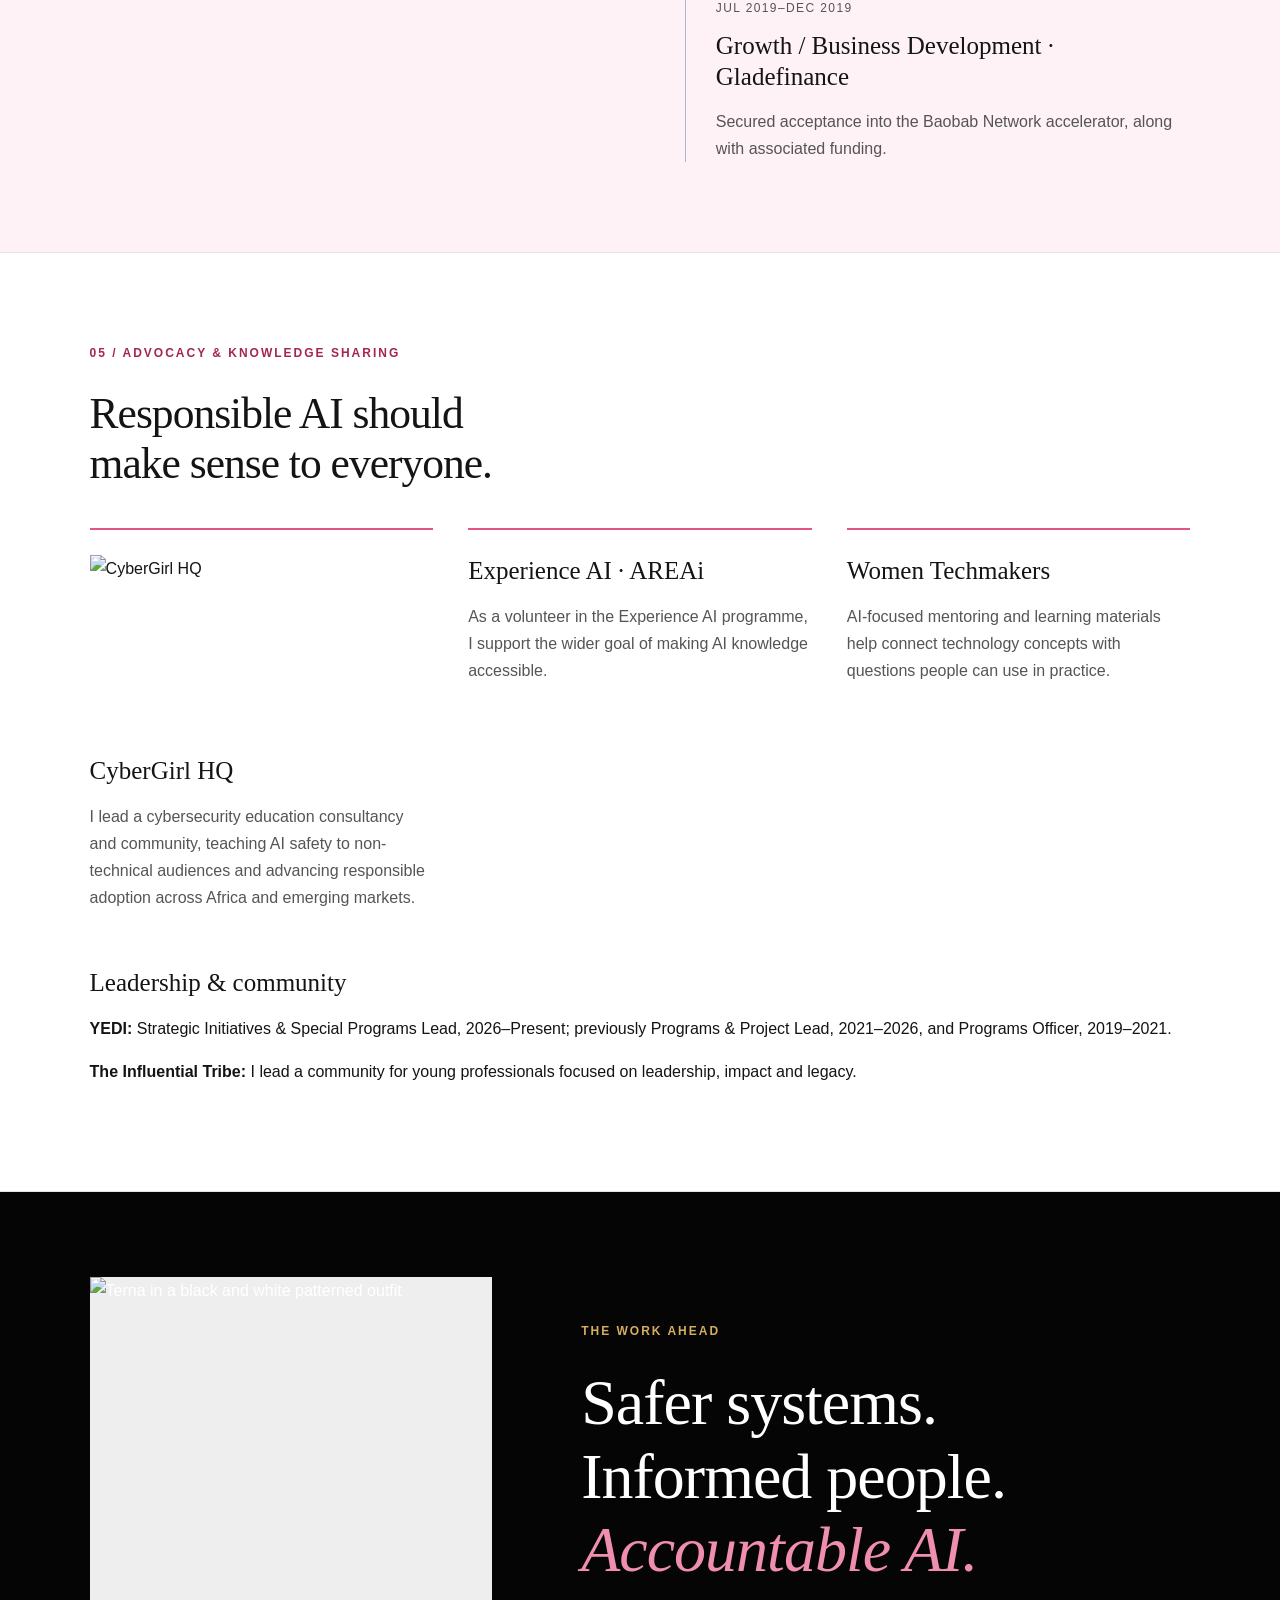
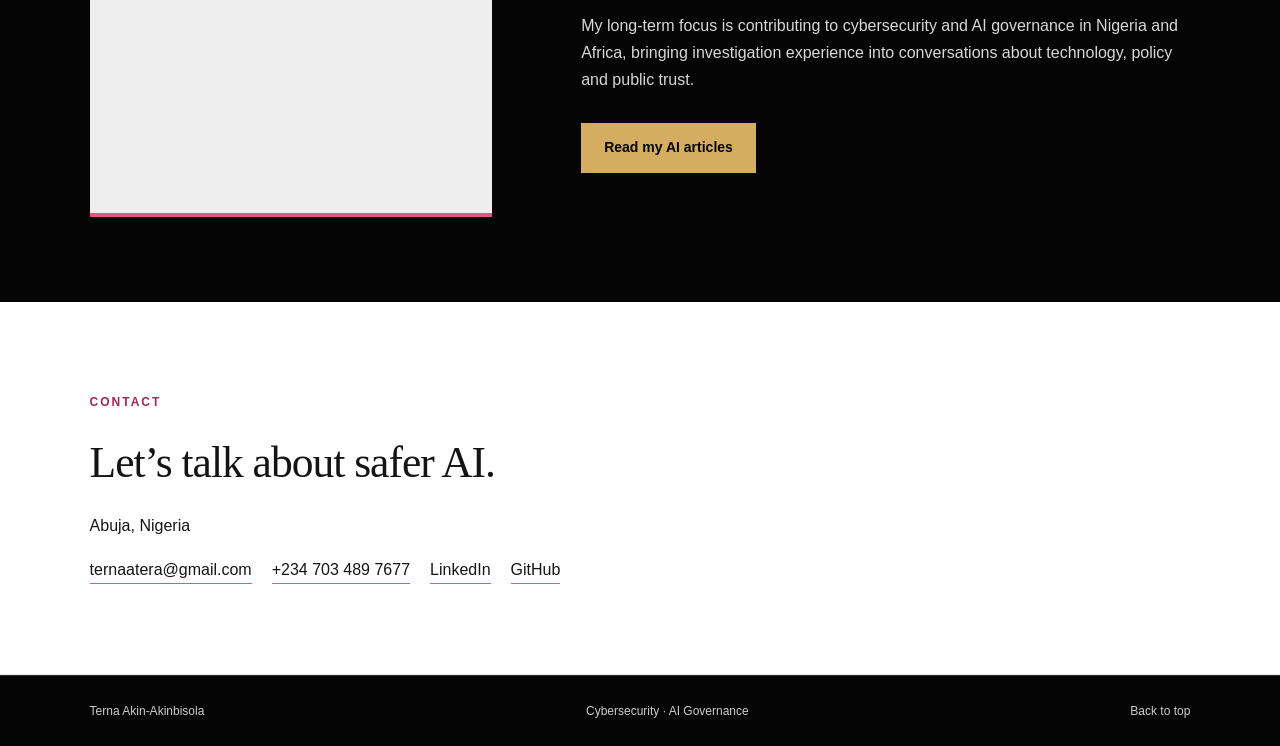
==== commit f4707cbb: "Add files via upload" ====
--- a/index.html
+++ b/index.html
@@ -1,14 +1,14 @@
 <!doctype html>
 <html lang="en"><head><meta charset="utf-8"><meta name="viewport" content="width=device-width, initial-scale=1"><meta name="description" content="Terna Akin-Akinbisola — cybersecurity, financial crime investigation and responsible AI advocacy in Nigeria."><title>Terna Akin-Akinbisola | Cybersecurity & AI Governance</title><link rel="icon" href="favicon.svg" type="image/svg+xml"><link rel="stylesheet" href="style.css"><script src="script.js" defer></script></head>
-<body><a class="skip" href="#main">Skip to content</a><header><a class="brand" href="#home"><img class="brand-logo" src="assets/terna-logo.png" alt="Terna Akin-Akinbisola"></a><button id="menu" aria-expanded="false" aria-controls="navigation">Menu</button><nav id="navigation" aria-label="Main navigation"><a href="#profile">Profile</a><a href="#work">Selected work</a><a href="#qualifications">Qualifications</a><a href="#experience">Experience</a><a href="#advocacy">Advocacy</a></nav></header>
-<main id="main"><section class="hero" id="home"><div><p class="eyebrow">CYBERSECURITY · AI GOVERNANCE · FINANCIAL CRIME</p><h1>I help individuals and organisations understand AI risks and adopt AI safely through security, governance and literacy at CyberGirlHQ.</h1><p class="intro">I’m Terna Akin-Akinbisola, an AI security professional and Lead Consultant at CyberGirlHQ. My work connects AI safety, cyber threat intelligence and financial crime investigation.</p><a class="button" href="#work">Explore my work</a><a class="text-link" href="#profile">Get to know me</a></div><aside class="hero-note"><img class="hero-portrait" src="assets/terna-hero.png" alt="Terna Akin-Akinbisola wearing a checked blazer" width="1162" height="1353"><span class="number">01 / PERSPECTIVE</span><blockquote>“I believe cyber crimes are better prevented than enforced.”</blockquote><div class="rule"></div><p>Investigation informs my perspective.<br>Prevention shapes my purpose.</p><span class="location">NIGERIA · AFRICAN PERSPECTIVE</span></aside></section>
+<body><a class="skip" href="#main">Skip to content</a><header><a class="brand" href="#home"><img class="brand-logo" src="assets/terna-logo.png" alt="Terna Akin-Akinbisola"></a><button id="menu" aria-expanded="false" aria-controls="navigation">Menu</button><nav id="navigation" aria-label="Main navigation"><a href="#profile">Profile</a><a href="#work">Selected work</a><a href="#qualifications">Qualifications</a><a href="articles.html">Articles</a><a href="consultation.html">Consultation</a><a href="community.html">Community</a></nav></header>
+<main id="main"><section class="hero" id="home"><div><p class="eyebrow">AI SAFETY · AI GOVERNANCE · AI LITERACY</p><h1>I help individuals and organisations understand AI risks and adopt AI safely through security, governance and literacy at CyberGirlHQ.</h1><p class="intro">I’m Terna Akin-Akinbisola, an AI security professional and Lead Consultant at CyberGirlHQ. I help translate AI risks into safer choices, responsible governance and practical learning for individuals and organisations.</p><a class="button" href="#work">Explore my work</a><a class="button secondary" href="consultation.html">Book a consultation</a><a class="text-link" href="#profile">Get to know me</a></div><aside class="hero-note"><img class="hero-portrait" src="assets/terna-hero.png" alt="Terna Akin-Akinbisola wearing a checked blazer" width="1162" height="1353"><span class="number">01 / PERSPECTIVE</span><blockquote>“I believe cyber crimes are better prevented than enforced.”</blockquote><div class="rule"></div><p>Investigation informs my perspective.<br>Prevention shapes my purpose.</p><span class="location">NIGERIA · AFRICAN PERSPECTIVE</span></aside></section>
 <div class="strip"><span>Financial crime investigation</span><span>AI risk & governance</span><span>Security awareness</span></div>
-<section id="profile" class="section profile"><div><p class="eyebrow">02 / PROFILE</p><h2>From investigating harm<br>to helping prevent it.</h2><img class="profile-portrait" src="assets/terna-profile.png" alt="Terna smiling in a white outfit" width="1024" height="1536" loading="lazy"></div><div class="prose"><p>I specialise in AI security and safety, with training in AI system risk, MCP security and API governance for AI agents. My research examines how prompt injection, deepfake fraud, data leakage and other AI threats affect organisations.</p><p>As Incident Commander for Operation Blue Sentinel, a group SOC project, I led the response to a live brute-force attack against a simulated e-commerce environment. Earlier, my work at the Economic and Financial Crimes Commission strengthened my understanding of cyber-enabled financial crime and the importance of prevention.</p><p>Today, I lead CyberGirlHQ, a cybersecurity education consultancy and community, teaching AI safety to non-technical audiences and advocating responsible adoption across Africa and other emerging markets.</p><div class="education"><span>ACADEMIC FOUNDATION</span><strong>MBA · Ahmadu Bello University, Nigeria · 2023–2025</strong><strong>BSc, Computer Science · University of Mkar, Nigeria · 2013–2017</strong></div></div></section>
-<section id="work" class="section"><div class="section-heading"><div><p class="eyebrow">03 / SELECTED WORK</p><h2>Turning risk into<br>practical questions.</h2></div><p>Assessment, technical learning and public education.</p></div><div class="filters" role="group" aria-label="Filter projects"><button class="active" data-filter="all" aria-pressed="true">All work</button><button data-filter="governance" aria-pressed="false">AI governance</button><button data-filter="security" aria-pressed="false">Cybersecurity</button><button data-filter="education" aria-pressed="false">Public education</button></div><div class="projects">
+<section id="profile" class="section profile"><div><p class="eyebrow">02 / PROFILE</p><h2>From investigating harm<br>to helping prevent it.</h2><img class="profile-portrait" src="assets/terna-profile.png" alt="Terna smiling in a white outfit" width="1024" height="1536" loading="lazy"></div><div class="prose"><p>I specialise in AI security and safety, with training in AI system risk, MCP security and API governance for AI agents. My research examines how prompt injection, deepfake fraud, data leakage and other AI threats affect organisations.</p><p>My financial crime investigation experience informs my approach to AI safety: understand how harm occurs, identify the trust and control gaps, and strengthen prevention before adoption scales.</p><p>Today, I lead CyberGirlHQ, a cybersecurity education consultancy and community, teaching AI safety to non-technical audiences and advocating responsible adoption across Africa and other emerging markets.</p><div class="education"><span>ACADEMIC FOUNDATION</span><strong>MBA · Ahmadu Bello University, Nigeria · 2023–2025</strong><strong>BSc, Computer Science · University of Mkar, Nigeria · 2013–2017</strong></div></div></section>
+<section id="work" class="section"><div class="section-heading"><div><p class="eyebrow">03 / SELECTED WORK</p><h2>Turning risk into<br>practical questions.</h2></div><p>Assessment, technical learning and public education.</p></div><div class="filters" role="group" aria-label="Filter projects"><button class="active" data-filter="all" aria-pressed="true">All work</button><button data-filter="governance" aria-pressed="false">AI governance</button><button data-filter="security" aria-pressed="false">AI safety</button><button data-filter="education" aria-pressed="false">Public education</button></div><div class="projects">
 <article class="project" data-category="governance"><span class="project-index">01</span><p class="eyebrow">AI RISK ASSESSMENT · FICTIONAL FINTECH</p><h3>SentraPay AI Risk Register</h3><p>An assessment of an AI support assistant and credit scoring system in a fictional Nigerian fintech, covering privacy, prompt injection, misleading outputs, bias and human oversight.</p><div class="tags"><span>OWASP LLM Top 10</span><span>NIST AI RMF</span></div><details><summary>Explore the case study</summary><p><strong>The question:</strong> How can AI improve customer support and lending without creating avoidable customer harm?</p><p><strong>My contribution:</strong> A nine-risk register with likelihood and impact ratings, framework mappings and recommended controls.</p><p><strong>Key lesson:</strong> Access controls, output validation and independent authorisation must work together. This is a learning case study, rather than a client deployment.</p></details></article>
 <article class="project" data-category="security"><span class="project-index">02</span><p class="eyebrow">RESEARCH · THREAT ANALYSIS</p><h3>AI Threat Landscape Research</h3><p>Incident-focused research exploring how AI changes trust, fraud and security exposure, with attention to root causes and prevention lessons.</p><div class="tags"><span>Threat intelligence</span><span>AI-enabled fraud</span></div><details><summary>Explore the approach</summary><p><strong>My focus:</strong> Examine the mechanism, impact and control gaps behind AI security incidents, then translate them into practical questions for defenders.</p><p><strong>Key lesson:</strong> A convincing output or familiar face should never replace independent verification.</p></details></article>
-<article class="project" data-category="security"><span class="project-index">03</span><p class="eyebrow">TECHNICAL LEARNING · SECURITY OPERATIONS</p><h3>Operation Blue Sentinel</h3><p>A group SOC project using Azure-hosted Wazuh, combining custom detection, SSH log analysis, IP enrichment and incident response to a live brute-force attack against a simulated e-commerce environment.</p><div class="tags"><span>Wazuh</span><span>Azure</span><span>Incident command</span></div><details><summary>Explore the learning focus</summary><p><strong>My contribution:</strong> Incident Commander / SOC Analyst. Declared and led response to 18,590+ failed login attempts, contained the attack with a firewall block and closed the vulnerable port. No credentials were compromised.</p><p><strong>Methods:</strong> NIST incident response, syslog/SSH authentication logs, a custom Wazuh rule, VirusTotal enrichment, GoPhish testing and MITRE ATT&amp;CK mappings T1110.001 and T1021.004.</p></details></article>
-<article class="project" data-category="education"><span class="project-index">04</span><p class="eyebrow">COMMUNICATION · SECURITY AWARENESS</p><h3>AI & Cyber Stories</h3><p>Accessible stories and carousel content about link verification, cyber scams, AI trust and responsible technology use, grounded in Nigerian and African contexts.</p><div class="tags"><span>Storytelling</span><span>Digital literacy</span></div><details><summary>Explore the purpose</summary><p><strong>My approach:</strong> Use everyday situations to make security risks understandable and end with a clear prevention takeaway.</p><p><strong>Core message:</strong> Pause, verify through an independent channel, and protect the information that gives someone access to your money or identity.</p></details></article></div><p id="project-status" class="sr-only" aria-live="polite">Showing all 4 projects.</p></section>
-<section id="qualifications" class="section"><p class="eyebrow">QUALIFICATIONS &amp; PROFESSIONAL DEVELOPMENT</p><h2>Building the skills<br>behind safer AI.</h2><div class="qualification-grid"><article><h3>Education</h3><ul><li><strong>MBA</strong><br>Ahmadu Bello University, Nigeria<br><span>2023–2025</span></li><li><strong>BSc, Computer Science</strong><br>University of Mkar, Nigeria<br><span>2013–2017</span></li></ul></article><article><h3>Certifications &amp; training</h3><ul><li><strong>Introduction to AI Security</strong><br>AISEC University</li><li><strong>MCP Security Fundamentals</strong><br>AISEC University</li><li><strong>Zero Touch API Governance</strong><br>AISEC University</li><li><strong>Applied AI for Impact</strong><br>REDLI</li><li><strong>AI Fluency &amp; Claude 101</strong><br>Anthropic</li></ul></article><article class="ongoing"><span class="study-status">ONGOING</span><h3>AI &amp; Data Governance</h3><p>ITU Academy</p></article></div><div class="competencies"><h3>Core competencies</h3><p>AI/LLM threat modelling · MCP security · API governance · Cyber threat intelligence · Incident detection and response · Log analysis · Cross-functional team coordination</p><p><strong>Frameworks and tools:</strong> Wazuh, NIST incident response, MITRE ATT&amp;CK and ATLAS, Azure, VirusTotal, GoPhish, TryHackMe (SOC Level 1), LetsDefend and Blue Team Labs Online.</p></div></section><section id="experience" class="section experience"><div><p class="eyebrow">04 / EXPERIENCE</p><h2>A perspective shaped<br>by people and systems.</h2><p class="muted">Across investigation, fintech, strategy and community work.</p></div><div class="timeline"><article><span>JUL 2021–PRESENT</span><h3>Lead Consultant · CyberGirlHQ</h3><p>Formerly Biz N Tech Consults. Lead a cybersecurity consultancy and education community, growing active membership from 10 to 200+. Direct the strategic pivot towards AI safety advocacy and responsible AI adoption.</p></article><article><span>2026 · GROUP SOC PROJECT</span><h3>Incident Commander / SOC Analyst</h3><p>Operation Blue Sentinel · The Purpose Protocol. Built and defended an Azure-hosted Wazuh mini SOC. Led response to 18,590+ failed login attempts, containing the attack through a firewall block and closing the vulnerable port, with zero credentials compromised. Mapped techniques to MITRE ATT&amp;CK and integrated VirusTotal and GoPhish.</p></article><article><span>AUG 2022–JUL 2026</span><h3>Financial Crimes Investigator · EFCC</h3><p>Worked as a Case Resolution Officer in the Kaduna Zonal Directorate. Investigated and resolved 250+ cyber-related financial crime cases and authored 200+ investigative reports. Streamlined workflows and case management, improving case resolution rates by 60%.</p></article><article><span>SEP 2020–JUL 2021</span><h3>Executive Assistant to the MD/CEO</h3><p>Nigeria Police Property Development Company. Reduced turnaround time for critical executive decisions by 20%.</p></article><article><span>JUL 2019–DEC 2019</span><h3>Growth / Business Development · Gladefinance</h3><p>Secured acceptance into the Baobab Network accelerator, along with associated funding.</p></article></div></section>
+
+<article class="project" data-category="education"><span class="project-index">03</span><p class="eyebrow">COMMUNICATION · SECURITY AWARENESS</p><h3>AI & Cyber Stories</h3><p>Accessible stories and carousel content about link verification, cyber scams, AI trust and responsible technology use, grounded in Nigerian and African contexts.</p><div class="tags"><span>Storytelling</span><span>Digital literacy</span></div><details><summary>Explore the purpose</summary><p><strong>My approach:</strong> Use everyday situations to make security risks understandable and end with a clear prevention takeaway.</p><p><strong>Core message:</strong> Pause, verify through an independent channel, and protect the information that gives someone access to your money or identity.</p></details></article></div><p id="project-status" class="sr-only" aria-live="polite">Showing all 3 projects.</p></section>
+<section id="qualifications" class="section"><p class="eyebrow">QUALIFICATIONS &amp; PROFESSIONAL DEVELOPMENT</p><h2>Building the skills<br>behind safer AI.</h2><div class="qualification-grid"><article><h3>Education</h3><ul><li><strong>MBA</strong><br>Ahmadu Bello University, Nigeria<br><span>2023–2025</span></li><li><strong>BSc, Computer Science</strong><br>University of Mkar, Nigeria<br><span>2013–2017</span></li></ul></article><article><h3>Certifications &amp; training</h3><ul><li><strong>Introduction to AI Security</strong><br>AISEC University</li><li><strong>MCP Security Fundamentals</strong><br>AISEC University</li><li><strong>Zero Touch API Governance</strong><br>AISEC University</li><li><strong>Applied AI for Impact</strong><br>REDLI</li><li><strong>AI Fluency &amp; Claude 101</strong><br>Anthropic</li></ul></article><article class="ongoing"><span class="study-status">ONGOING</span><h3>AI &amp; Data Governance</h3><p>ITU Academy</p></article></div><div class="competencies"><h3>Core competencies</h3><p>AI risk assessment · AI safety education · AI/LLM threat modelling · MCP security · API governance · Responsible AI adoption · Cross-functional leadership</p><p><strong>Frameworks and focus areas:</strong> NIST AI Risk Management Framework, OWASP LLM Top 10, MITRE ATLAS, data governance, human oversight and AI literacy.</p></div></section><section id="experience" class="section experience"><div><p class="eyebrow">04 / EXPERIENCE</p><h2>A perspective shaped<br>by people and systems.</h2><p class="muted">Across investigation, fintech, strategy and community work.</p></div><div class="timeline"><article><span>JUL 2021–PRESENT</span><h3>Lead Consultant · CyberGirlHQ</h3><p>Formerly Biz N Tech Consults. Lead a cybersecurity consultancy and education community, growing active membership from 10 to 200+. Direct the strategic pivot towards AI safety advocacy and responsible AI adoption.</p></article><article><span>AUG 2022–JUL 2026</span><h3>Financial Crimes Investigator · EFCC</h3><p>Worked as a Case Resolution Officer in the Kaduna Zonal Directorate. Investigated and resolved 250+ cyber-related financial crime cases and authored 200+ investigative reports. Streamlined workflows and case management, improving case resolution rates by 60%.</p></article><article><span>SEP 2020–JUL 2021</span><h3>Executive Assistant to the MD/CEO</h3><p>Nigeria Police Property Development Company. Reduced turnaround time for critical executive decisions by 20%.</p></article><article><span>JUL 2019–DEC 2019</span><h3>Growth / Business Development · Gladefinance</h3><p>Secured acceptance into the Baobab Network accelerator, along with associated funding.</p></article></div></section>
 <section id="advocacy" class="section"><p class="eyebrow">05 / ADVOCACY & KNOWLEDGE SHARING</p><h2>Responsible AI should<br>make sense to everyone.</h2><div class="advocacy-grid"><article><img class="cybergirl-logo" src="assets/cybergirl-logo.png" alt="CyberGirl HQ" width="1254" height="1254" loading="lazy"><h3>CyberGirl HQ</h3><p>I lead a cybersecurity education consultancy and community, teaching AI safety to non-technical audiences and advancing responsible adoption across Africa and emerging markets.</p></article><article><h3>Experience AI · AREAi</h3><p>As a volunteer in the Experience AI programme, I support the wider goal of making AI knowledge accessible.</p></article><article><h3>Women Techmakers</h3><p>AI-focused mentoring and learning materials help connect technology concepts with questions people can use in practice.</p></article></div><div class="community"><h3>Leadership &amp; community</h3><p><strong>YEDI:</strong> Strategic Initiatives &amp; Special Programs Lead, 2026–Present; previously Programs &amp; Project Lead, 2021–2026, and Programs Officer, 2019–2021.</p><p><strong>The Influential Tribe:</strong> I lead a community for young professionals focused on leadership, impact and legacy.</p></div></section>
-<section class="closing"><img class="closing-portrait" src="assets/terna-personal.png" alt="Terna in a black and white patterned outfit" width="1086" height="1448" loading="lazy"><div class="closing-copy"><p class="eyebrow">THE WORK AHEAD</p><h2>Safer systems.<br>Informed people.<br><em>Accountable AI.</em></h2><p>My long-term focus is contributing to cybersecurity and AI governance in Nigeria and Africa, bringing investigation experience into conversations about technology, policy and public trust.</p><a class="button" href="#work">Revisit selected work</a></div></section><section id="contact" class="section"><p class="eyebrow">CONTACT</p><h2>Let’s talk about safer AI.</h2><p>Abuja, Nigeria</p><div class="contact-links"><a href="mailto:ternaatera@gmail.com">ternaatera@gmail.com</a><a href="tel:+2347034897677">+234 703 489 7677</a><a href="https://www.linkedin.com/in/terna-atera">LinkedIn</a><a href="https://github.com/tayna-atera">GitHub</a></div></section></main><footer><span>Terna Akin-Akinbisola</span><span>Cybersecurity · AI Governance</span><a href="#home">Back to top</a></footer></body></html>
+<section class="closing"><img class="closing-portrait" src="assets/terna-personal.png" alt="Terna in a black and white patterned outfit" width="1086" height="1448" loading="lazy"><div class="closing-copy"><p class="eyebrow">THE WORK AHEAD</p><h2>Safer systems.<br>Informed people.<br><em>Accountable AI.</em></h2><p>My long-term focus is contributing to cybersecurity and AI governance in Nigeria and Africa, bringing investigation experience into conversations about technology, policy and public trust.</p><a class="button" href="articles.html">Read my AI articles</a></div></section><section id="contact" class="section"><p class="eyebrow">CONTACT</p><h2>Let’s talk about safer AI.</h2><p>Abuja, Nigeria</p><div class="contact-links"><a href="mailto:ternaatera@gmail.com">ternaatera@gmail.com</a><a href="tel:+2347034897677">+234 703 489 7677</a><a href="https://www.linkedin.com/in/terna-atera">LinkedIn</a><a href="https://github.com/tayna-atera">GitHub</a></div></section></main><footer><span>Terna Akin-Akinbisola</span><span>Cybersecurity · AI Governance</span><a href="#home">Back to top</a></footer></body></html>
--- a/style.css
+++ b/style.css
@@ -5,3 +5,5 @@
 @media(max-width:800px){.hero{grid-template-columns:1fr;gap:35px}.hero-note{max-width:460px}.hero-portrait{max-height:570px}.brand-logo{width:180px;height:50px}#menu{color:#111;border-color:#555}nav{background:white}.profile-portrait{height:420px;max-width:100%}.closing{grid-template-columns:1fr}.closing-portrait{max-width:420px;height:420px}.cybergirl-logo{width:160px;height:160px}}
 
 .hero h1{font-size:clamp(32px,3.25vw,49px);line-height:1.18;letter-spacing:-1px;max-width:700px}.qualification-grid{display:grid;grid-template-columns:1fr 1.25fr .8fr;gap:28px;margin-top:40px}.qualification-grid article{border-top:3px solid var(--gold);padding:25px 0}.qualification-grid ul{padding-left:20px}.qualification-grid li{margin-bottom:22px;color:#555}.qualification-grid li strong{color:#111}.qualification-grid .ongoing{background:#fff0f5;padding:25px;border-color:var(--pink)}.study-status{display:block;color:var(--pink-dark);font-size:12px;font-weight:bold;letter-spacing:2px;margin-bottom:20px}.competencies{border-top:1px solid #ddd;padding-top:30px;margin-top:25px}.contact-links{display:flex;flex-wrap:wrap;gap:20px}.contact-links a{border-bottom:1px solid var(--pink);overflow-wrap:anywhere}.community{margin-top:40px}.section.community{margin-top:0}nav{gap:20px}@media(max-width:800px){.qualification-grid{grid-template-columns:1fr}.hero h1{font-size:35px}.contact-links{flex-direction:column;align-items:start}}
+
+nav{gap:17px;font-size:14px}.secondary{background:transparent!important;color:white!important;border:1px solid var(--gold);margin-left:12px;margin-top:12px}.page-hero{background:#050505;color:white;padding:75px 7vw}.page-hero h1{font-size:clamp(40px,5vw,65px);line-height:1.12;letter-spacing:-1px}.page-hero>p:not(.eyebrow),.page-hero>div>p:not(.eyebrow){max-width:650px;color:#ddd}.page-hero em{color:#f08eaf}.small-note{font-size:14px!important;max-width:600px!important;margin-top:20px}.community-hero{display:grid;grid-template-columns:1.2fr .7fr;gap:6vw;align-items:center}.community-hero img{width:100%;height:auto;max-width:380px}.reading{max-width:850px;margin:auto;padding:75px 30px}.reading h2{font-size:40px}.reading section{margin-top:35px}.byline,.article-note{font-size:14px;color:#555}.article-note{border-top:1px solid #ddd;padding-top:20px}.hero-portrait,.profile-portrait,.closing-portrait{background:#eee}@media(max-width:1000px){nav{gap:12px;font-size:13px}.brand-logo{width:180px}}@media(max-width:800px){nav{font-size:16px}.community-hero{grid-template-columns:1fr}.community-hero img{max-width:280px}.secondary{margin-left:0;margin-right:15px}.reading{padding:50px 6vw}.reading h2{font-size:32px}}
